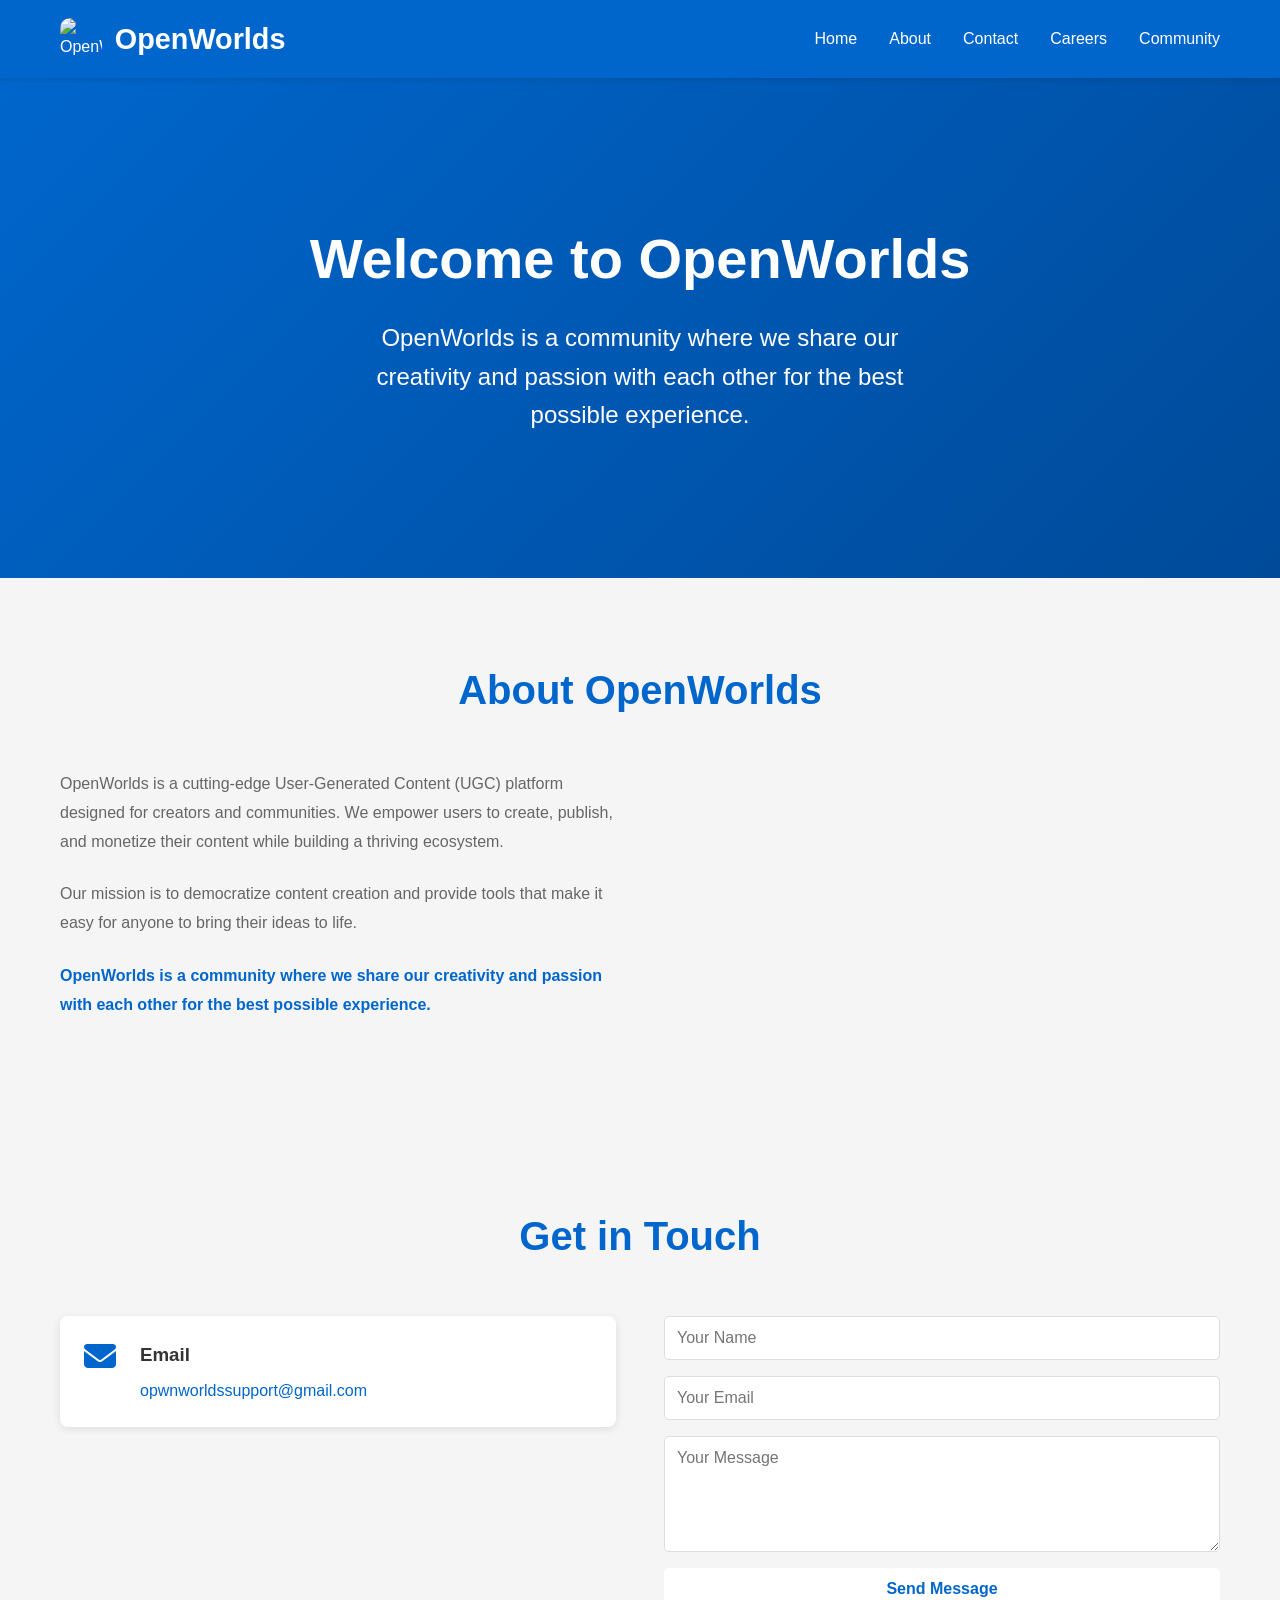
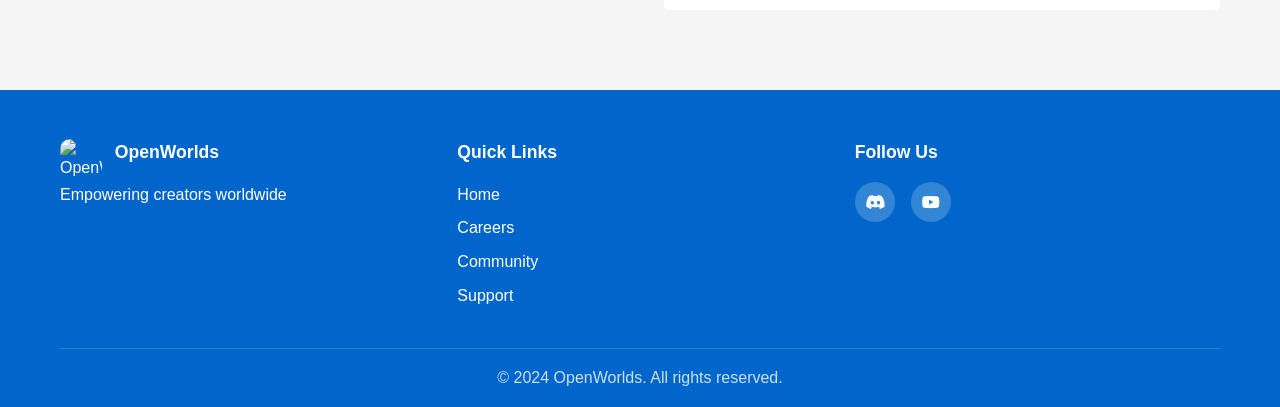
==== index.html @ ec55df05 "Copy entire website from original repo with updated CNAME to openworlds.dk" ====
<!DOCTYPE html>
<html lang="en">
<head>
    <meta charset="UTF-8">
    <meta name="viewport" content="width=device-width, initial-scale=1.0">
    <title>OpenWorlds - UGC Platform</title>
    <link rel="stylesheet" href="styles.css">
    <link rel="stylesheet" href="https://cdnjs.cloudflare.com/ajax/libs/font-awesome/6.4.0/css/all.min.css">
    <style>
        .brand-wrap { display: flex; align-items: center; gap: 0.8rem; }
        .ow-logo { width: 42px; height: 42px; border-radius: 10px; object-fit: cover; }
    </style>
</head>
<body>
    <!-- Navigation -->
    <nav class="navbar">
        <div class="container">
            <div class="brand-wrap">
                <img src="assets/openworlds-logo.png" alt="OpenWorlds logo" class="ow-logo">
                <div class="nav-brand">OpenWorlds</div>
            </div>
            <ul class="nav-links">
                <li><a href="#home">Home</a></li>
                <li><a href="#about">About</a></li>
                <li><a href="#contact">Contact</a></li>
                <li><a href="careers.html">Careers</a></li>
                <li><a href="community.html">Community</a></li>
            </ul>
        </div>
    </nav>

    <!-- Hero Section -->
    <section id="home" class="hero">
        <div class="hero-content">
            <h1>Welcome to OpenWorlds</h1>
            <p class="hero-description">OpenWorlds is a community where we share our creativity and passion with each other for the best possible experience.</p>
        </div>
    </section>

    <!-- About Section -->
    <section id="about" class="about">
        <div class="container">
            <h2>About OpenWorlds</h2>
            <div class="about-content">
                <div class="about-text">
                    <p>OpenWorlds is a cutting-edge User-Generated Content (UGC) platform designed for creators and communities. We empower users to create, publish, and monetize their content while building a thriving ecosystem.</p>
                    <p>Our mission is to democratize content creation and provide tools that make it easy for anyone to bring their ideas to life.</p>
                    <p style="margin-top: 1.5rem; font-weight: 600; color: var(--primary-blue);">OpenWorlds is a community where we share our creativity and passion with each other for the best possible experience.</p>
                </div>
            </div>
        </div>
    </section>

    <!-- Contact Section -->
    <section id="contact" class="contact">
        <div class="container">
            <h2>Get in Touch</h2>
            <div class="contact-content">
                <div class="contact-info">
                    <div class="contact-item">
                        <i class="fas fa-envelope"></i>
                        <div>
                            <h3>Email</h3>
                            <p><a href="mailto:opwnworldssupport@gmail.com">opwnworldssupport@gmail.com</a></p>
                        </div>
                    </div>
                </div>
                <form class="contact-form">
                    <input type="text" placeholder="Your Name" required>
                    <input type="email" placeholder="Your Email" required>
                    <textarea placeholder="Your Message" rows="5" required></textarea>
                    <button type="submit" class="btn btn-primary">Send Message</button>
                </form>
            </div>
        </div>
    </section>

    <!-- Footer -->
    <footer class="footer">
        <div class="container">
            <div class="footer-content">
                <div class="footer-section">
                    <div class="brand-wrap">
                        <img src="assets/openworlds-logo.png" alt="OpenWorlds logo" class="ow-logo">
                        <h4>OpenWorlds</h4>
                    </div>
                    <p>Empowering creators worldwide</p>
                </div>
                <div class="footer-section">
                    <h4>Quick Links</h4>
                    <ul>
                        <li><a href="#home">Home</a></li>
                        <li><a href="careers.html">Careers</a></li>
                        <li><a href="community.html">Community</a></li>
                        <li><a href="#contact">Support</a></li>
                    </ul>
                </div>
                <div class="footer-section">
                    <h4>Follow Us</h4>
                    <div class="social-links">
                        <a href="https://discord.gg/TRJ8ZmBKDS"><i class="fab fa-discord"></i></a>
                        <a href="https://www.youtube.com/@Official-OpenWorlds"><i class="fab fa-youtube"></i></a>
                    </div>
                </div>
            </div>
            <div class="footer-bottom">
                <p>&copy; 2024 OpenWorlds. All rights reserved.</p>
            </div>
        </div>
    </footer>

    <script src="script.js"></script>
</body>
</html>
---- styles.css ----
:root {
    --primary-blue: #0066cc;
    --dark-blue: #004a99;
    --light-blue: #e6f0ff;
    --white: #ffffff;
    --gray: #f5f5f5;
    --dark-gray: #333333;
    --text-gray: #666666;
}

* {
    margin: 0;
    padding: 0;
    box-sizing: border-box;
}

body {
    font-family: 'Segoe UI', Tahoma, Geneva, Verdana, sans-serif;
    line-height: 1.6;
    color: var(--dark-gray);
    background-color: var(--white);
}

.container {
    max-width: 1200px;
    margin: 0 auto;
    padding: 0 20px;
}

/* Navigation */
.navbar {
    background-color: var(--primary-blue);
    color: var(--white);
    padding: 1rem 0;
    position: sticky;
    top: 0;
    z-index: 100;
    box-shadow: 0 2px 5px rgba(0, 0, 0, 0.1);
}

.navbar .container {
    display: flex;
    justify-content: space-between;
    align-items: center;
}

.nav-brand {
    font-size: 1.8rem;
    font-weight: bold;
}

.nav-links {
    display: flex;
    list-style: none;
    gap: 2rem;
}

.nav-links a {
    color: var(--white);
    text-decoration: none;
    transition: opacity 0.3s ease;
}

.nav-links a:hover {
    opacity: 0.8;
}

/* Hero Section */
.hero {
    background: linear-gradient(135deg, var(--primary-blue) 0%, var(--dark-blue) 100%);
    color: var(--white);
    padding: 100px 20px;
    text-align: center;
    min-height: 500px;
    display: flex;
    align-items: center;
    justify-content: center;
}

.hero-content h1 {
    font-size: 3.5rem;
    margin-bottom: 1rem;
    font-weight: 700;
}

.hero-content > p:nth-of-type(1) {
    font-size: 1.5rem;
    margin-bottom: 0.5rem;
}

.hero-description {
    font-size: 1.1rem;
    margin-bottom: 2rem;
    max-width: 600px;
    margin-left: auto;
    margin-right: auto;
}

.hero-buttons {
    display: flex;
    gap: 1rem;
    justify-content: center;
    flex-wrap: wrap;
}

/* Buttons */
.btn {
    padding: 12px 30px;
    border: none;
    border-radius: 5px;
    font-size: 1rem;
    cursor: pointer;
    transition: all 0.3s ease;
    font-weight: 600;
}

.btn-primary {
    background-color: var(--white);
    color: var(--primary-blue);
}

.btn-primary:hover {
    transform: translateY(-2px);
    box-shadow: 0 5px 15px rgba(0, 0, 0, 0.2);
}

.btn-secondary {
    background-color: transparent;
    color: var(--white);
    border: 2px solid var(--white);
}

.btn-secondary:hover {
    background-color: var(--white);
    color: var(--primary-blue);
}

/* About Section */
.about {
    padding: 80px 20px;
    background-color: var(--gray);
}

.about h2 {
    text-align: center;
    font-size: 2.5rem;
    margin-bottom: 3rem;
    color: var(--primary-blue);
}

.about-content {
    display: grid;
    grid-template-columns: 1fr 1fr;
    gap: 3rem;
    align-items: start;
}

.about-text p {
    margin-bottom: 1.5rem;
    color: var(--text-gray);
    line-height: 1.8;
}

.features-grid {
    display: grid;
    grid-template-columns: 1fr 1fr;
    gap: 1.5rem;
}

.feature-card {
    background-color: var(--white);
    padding: 2rem;
    border-radius: 8px;
    box-shadow: 0 2px 8px rgba(0, 0, 0, 0.1);
    text-align: center;
    transition: transform 0.3s ease;
}

.feature-card:hover {
    transform: translateY(-5px);
}

.feature-card i {
    font-size: 2.5rem;
    color: var(--primary-blue);
    margin-bottom: 1rem;
}

.feature-card h3 {
    color: var(--dark-gray);
    margin-bottom: 0.5rem;
}

.feature-card p {
    color: var(--text-gray);
    font-size: 0.95rem;
}

/* Features Section */
.features {
    padding: 80px 20px;
}

.features h2 {
    text-align: center;
    font-size: 2.5rem;
    margin-bottom: 3rem;
    color: var(--primary-blue);
}

.features-list {
    display: grid;
    grid-template-columns: repeat(auto-fit, minmax(280px, 1fr));
    gap: 2rem;
}

.feature-item {
    background: var(--light-blue);
    padding: 2rem;
    border-radius: 8px;
    border-left: 4px solid var(--primary-blue);
}

.feature-item h3 {
    color: var(--primary-blue);
    margin-bottom: 1rem;
    display: flex;
    align-items: center;
    gap: 0.5rem;
}

.feature-item p {
    color: var(--text-gray);
}

/* Contact Section */
.contact {
    padding: 80px 20px;
    background-color: var(--gray);
}

.contact h2 {
    text-align: center;
    font-size: 2.5rem;
    margin-bottom: 3rem;
    color: var(--primary-blue);
}

.contact-content {
    display: grid;
    grid-template-columns: 1fr 1fr;
    gap: 3rem;
}

.contact-info {
    display: flex;
    flex-direction: column;
    gap: 2rem;
}

.contact-item {
    display: flex;
    gap: 1.5rem;
    background-color: var(--white);
    padding: 1.5rem;
    border-radius: 8px;
    box-shadow: 0 2px 8px rgba(0, 0, 0, 0.1);
}

.contact-item i {
    font-size: 2rem;
    color: var(--primary-blue);
}

.contact-item h3 {
    color: var(--dark-gray);
    margin-bottom: 0.5rem;
}

.contact-item a {
    color: var(--primary-blue);
    text-decoration: none;
}

.contact-form {
    display: flex;
    flex-direction: column;
    gap: 1rem;
}

.contact-form input,
.contact-form textarea {
    padding: 12px;
    border: 1px solid #ddd;
    border-radius: 5px;
    font-family: inherit;
    font-size: 1rem;
}

.contact-form input:focus,
.contact-form textarea:focus {
    outline: none;
    border-color: var(--primary-blue);
    box-shadow: 0 0 5px rgba(0, 102, 204, 0.3);
}

/* Footer */
.footer {
    background-color: var(--primary-blue);
    color: var(--white);
    padding: 3rem 20px 1rem;
}

.footer-content {
    display: grid;
    grid-template-columns: repeat(auto-fit, minmax(250px, 1fr));
    gap: 2rem;
    margin-bottom: 2rem;
}

.footer-section h4 {
    margin-bottom: 1rem;
    font-size: 1.1rem;
}

.footer-section ul {
    list-style: none;
}

.footer-section ul li {
    margin-bottom: 0.5rem;
}

.footer-section a {
    color: var(--white);
    text-decoration: none;
    transition: opacity 0.3s ease;
}

.footer-section a:hover {
    opacity: 0.8;
}

.social-links {
    display: flex;
    gap: 1rem;
}

.social-links a {
    display: inline-flex;
    align-items: center;
    justify-content: center;
    width: 40px;
    height: 40px;
    background-color: rgba(255, 255, 255, 0.2);
    border-radius: 50%;
    transition: background-color 0.3s ease;
}

.social-links a:hover {
    background-color: rgba(255, 255, 255, 0.4);
}

.footer-bottom {
    text-align: center;
    padding-top: 1rem;
    border-top: 1px solid rgba(255, 255, 255, 0.2);
    opacity: 0.8;
}

/* Responsive Design */
@media (max-width: 768px) {
    .nav-links {
        gap: 1rem;
        font-size: 0.9rem;
    }

    .hero-content h1 {
        font-size: 2rem;
    }

    .about-content,
    .contact-content {
        grid-template-columns: 1fr;
    }

    .hero-buttons {
        flex-direction: column;
    }

    .btn {
        width: 100%;
    }
}
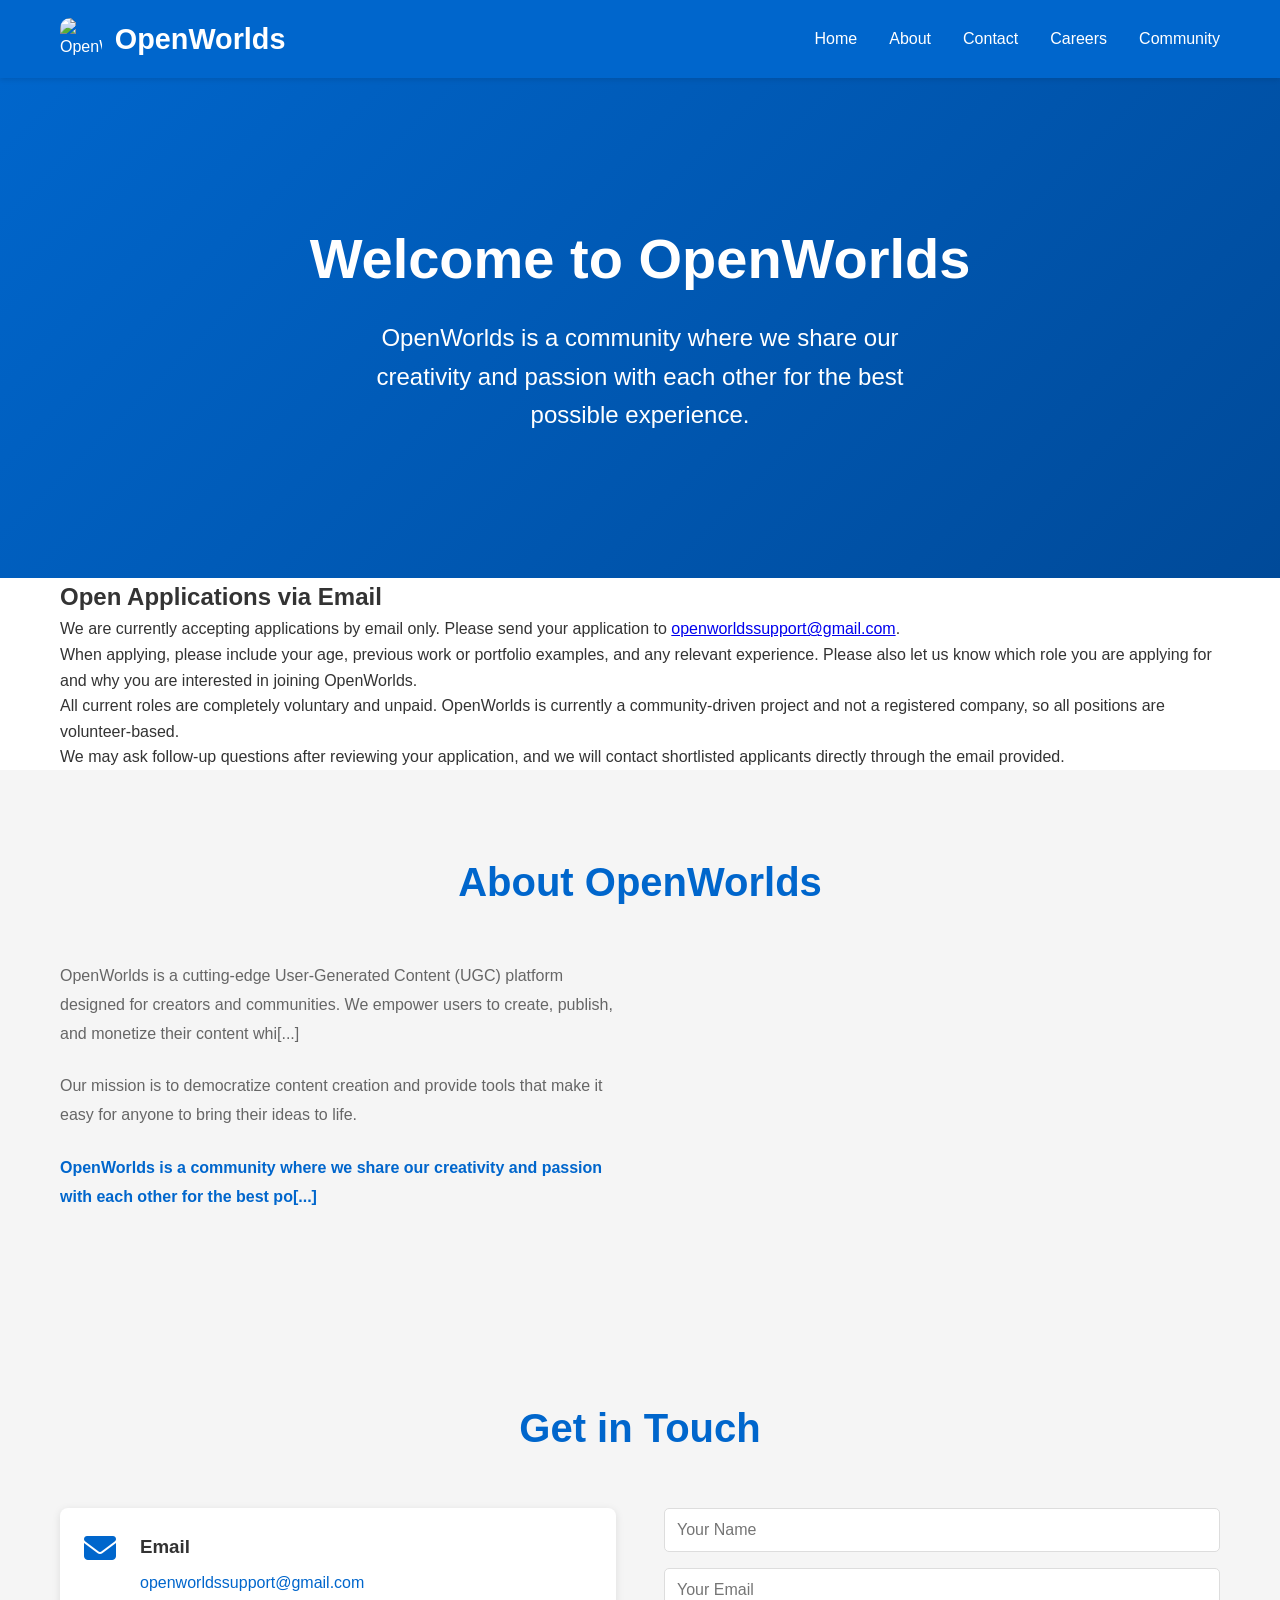
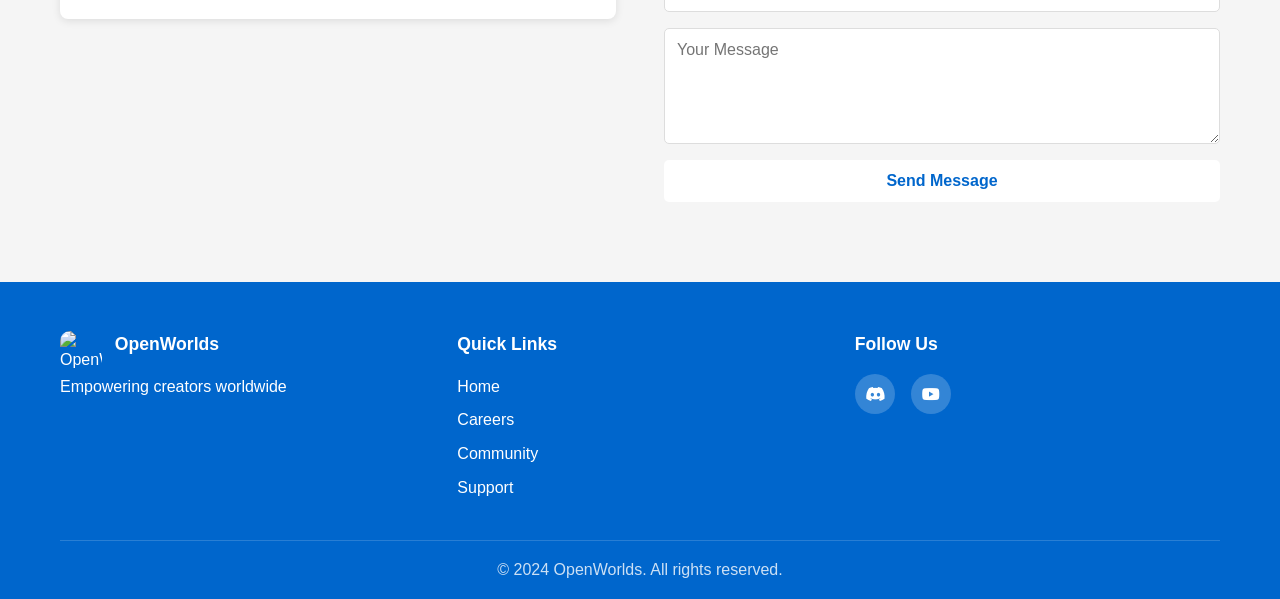
==== commit b2c2e573: "Add site-wide applications email announcement and fix email addresses to openworldssupport@gmail.com" ====
--- a/index.html
+++ b/index.html
@@ -37,15 +37,25 @@
         </div>
     </section>
 
+    <section class="container">
+        <div class="announcement-box">
+            <h2>Open Applications via Email</h2>
+            <p>We are currently accepting applications by email only. Please send your application to <a href="mailto:openworldssupport@gmail.com">openworldssupport@gmail.com</a>.</p>
+            <p>When applying, please include your age, previous work or portfolio examples, and any relevant experience. Please also let us know which role you are applying for and why you are interested in joining OpenWorlds.</p>
+            <p>All current roles are completely voluntary and unpaid. OpenWorlds is currently a community-driven project and not a registered company, so all positions are volunteer-based.</p>
+            <p>We may ask follow-up questions after reviewing your application, and we will contact shortlisted applicants directly through the email provided.</p>
+        </div>
+    </section>
+
     <!-- About Section -->
     <section id="about" class="about">
         <div class="container">
             <h2>About OpenWorlds</h2>
             <div class="about-content">
                 <div class="about-text">
-                    <p>OpenWorlds is a cutting-edge User-Generated Content (UGC) platform designed for creators and communities. We empower users to create, publish, and monetize their content while building a thriving ecosystem.</p>
+                    <p>OpenWorlds is a cutting-edge User-Generated Content (UGC) platform designed for creators and communities. We empower users to create, publish, and monetize their content whi[...]
                     <p>Our mission is to democratize content creation and provide tools that make it easy for anyone to bring their ideas to life.</p>
-                    <p style="margin-top: 1.5rem; font-weight: 600; color: var(--primary-blue);">OpenWorlds is a community where we share our creativity and passion with each other for the best possible experience.</p>
+                    <p style="margin-top: 1.5rem; font-weight: 600; color: var(--primary-blue);">OpenWorlds is a community where we share our creativity and passion with each other for the best po[...]
                 </div>
             </div>
         </div>
@@ -61,7 +71,7 @@
                         <i class="fas fa-envelope"></i>
                         <div>
                             <h3>Email</h3>
-                            <p><a href="mailto:opwnworldssupport@gmail.com">opwnworldssupport@gmail.com</a></p>
+                            <p><a href="mailto:openworldssupport@gmail.com">openworldssupport@gmail.com</a></p>
                         </div>
                     </div>
                 </div>
@@ -111,4 +121,4 @@
 
     <script src="script.js"></script>
 </body>
-</html>+</html>
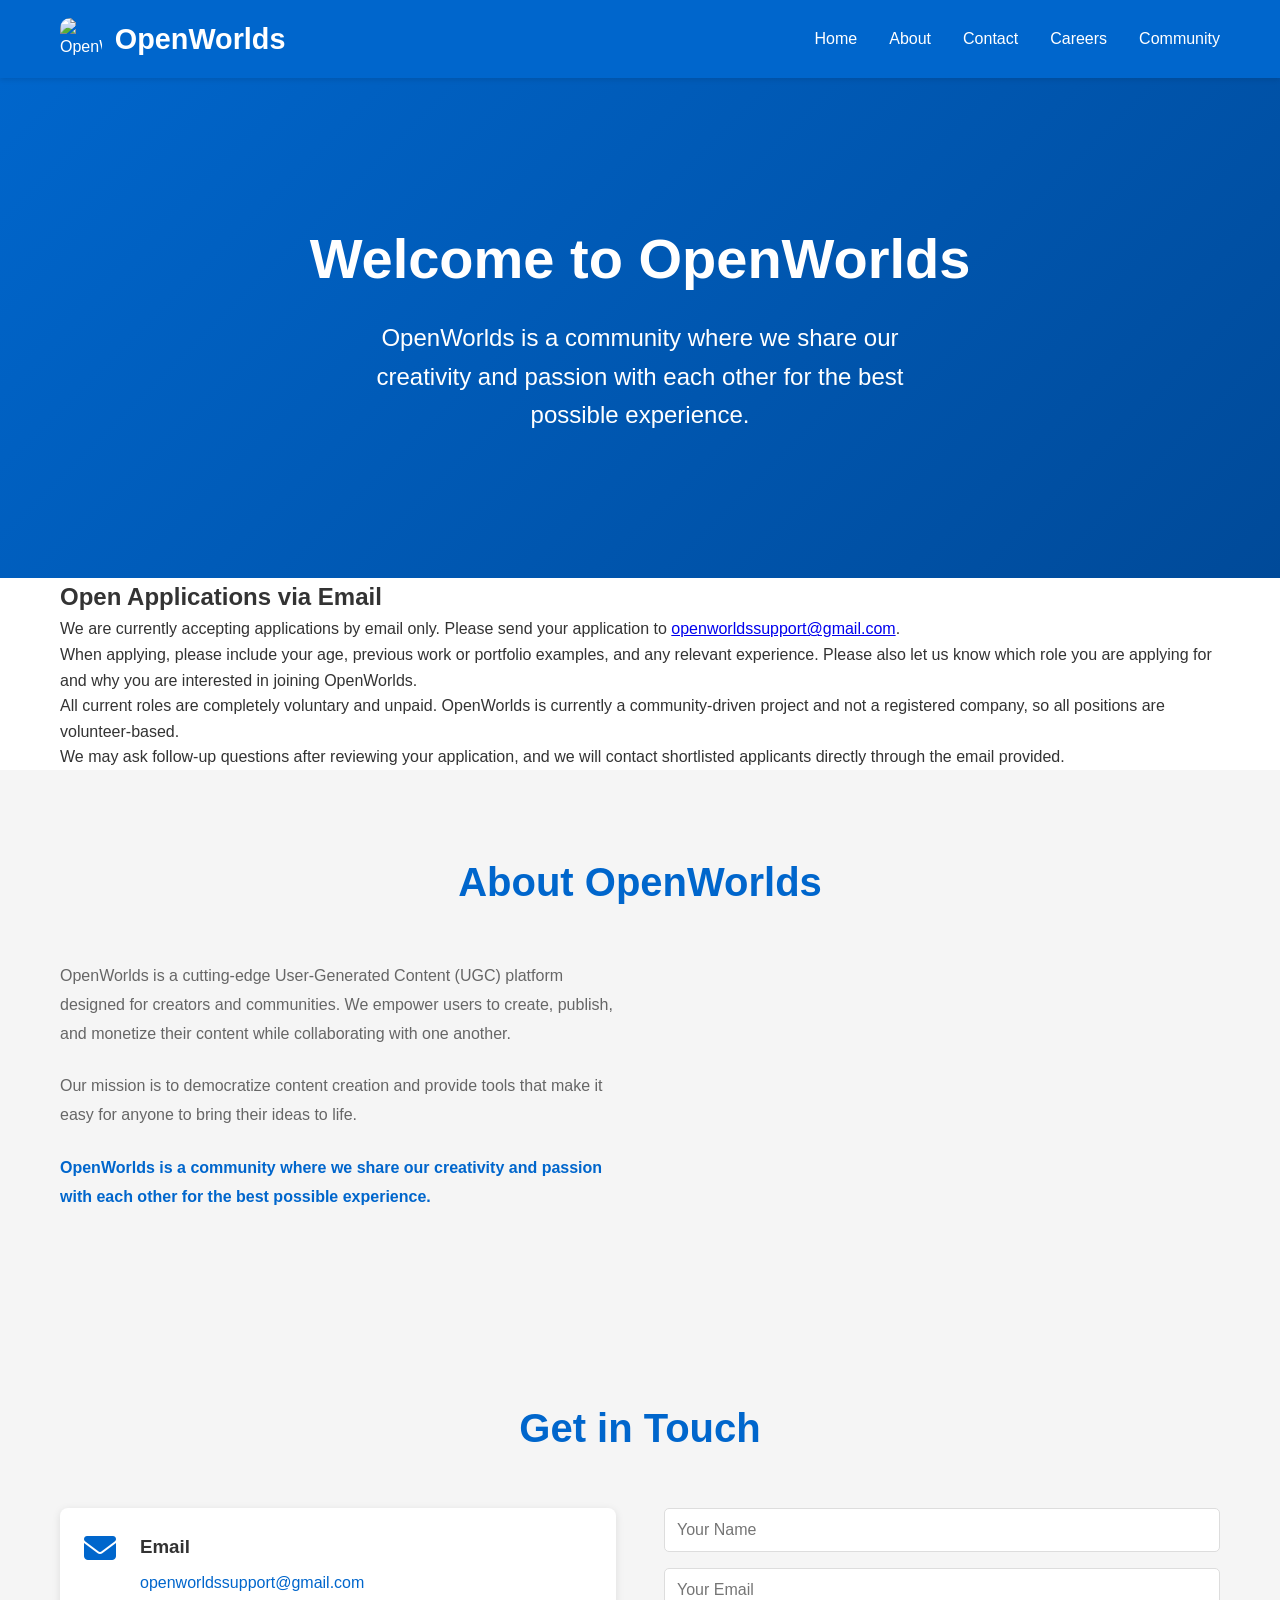
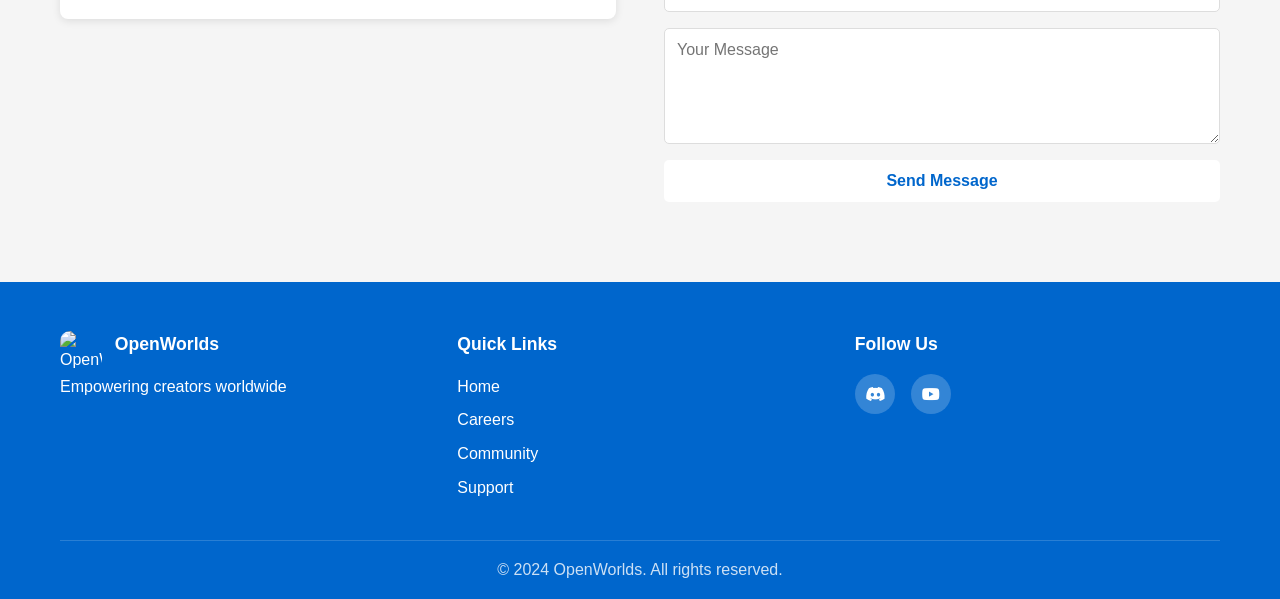
==== commit 0f7264a4: "Add the site-wide announcement block with the correct OpenWorlds email and consistent website stylin" ====
--- a/index.html
+++ b/index.html
@@ -53,9 +53,9 @@
             <h2>About OpenWorlds</h2>
             <div class="about-content">
                 <div class="about-text">
-                    <p>OpenWorlds is a cutting-edge User-Generated Content (UGC) platform designed for creators and communities. We empower users to create, publish, and monetize their content whi[...]
+                    <p>OpenWorlds is a cutting-edge User-Generated Content (UGC) platform designed for creators and communities. We empower users to create, publish, and monetize their content while collaborating with one another.</p>
                     <p>Our mission is to democratize content creation and provide tools that make it easy for anyone to bring their ideas to life.</p>
-                    <p style="margin-top: 1.5rem; font-weight: 600; color: var(--primary-blue);">OpenWorlds is a community where we share our creativity and passion with each other for the best po[...]
+                    <p style="margin-top: 1.5rem; font-weight: 600; color: var(--primary-blue);">OpenWorlds is a community where we share our creativity and passion with each other for the best possible experience.</p>
                 </div>
             </div>
         </div>
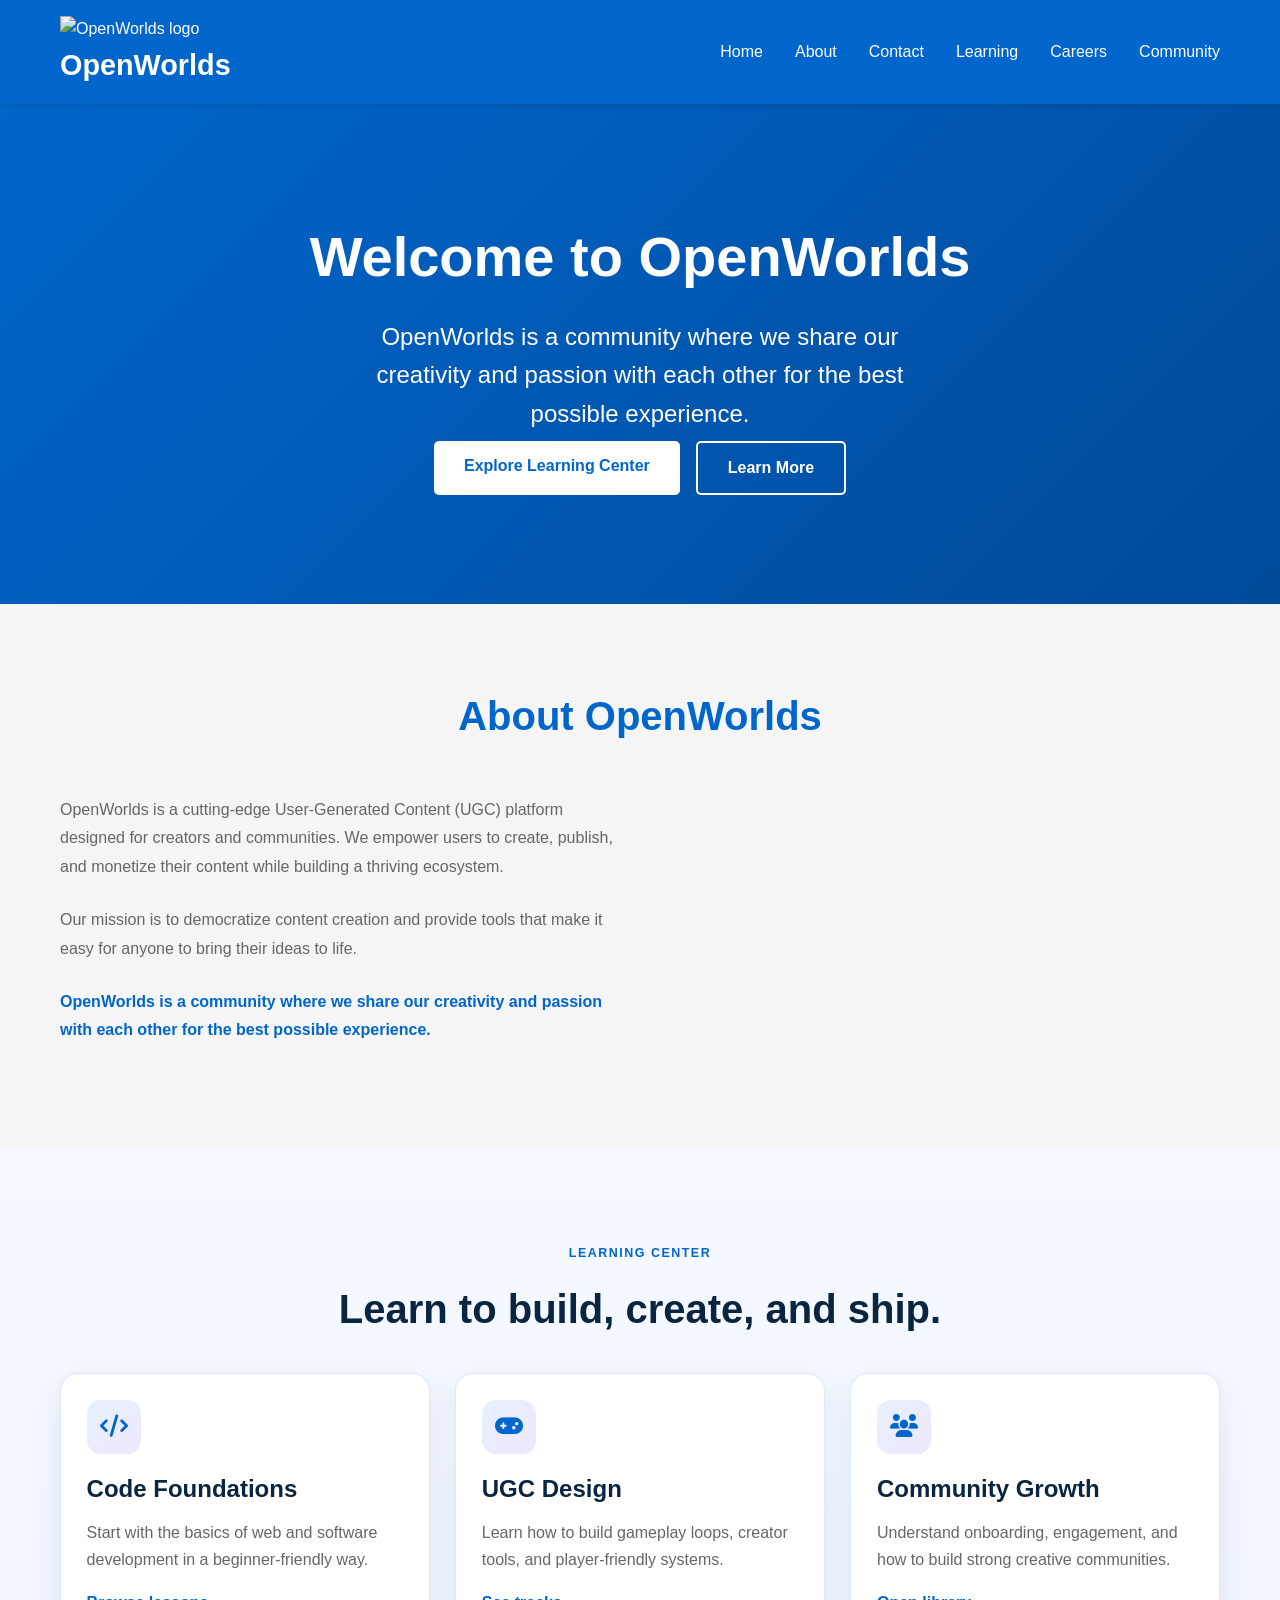
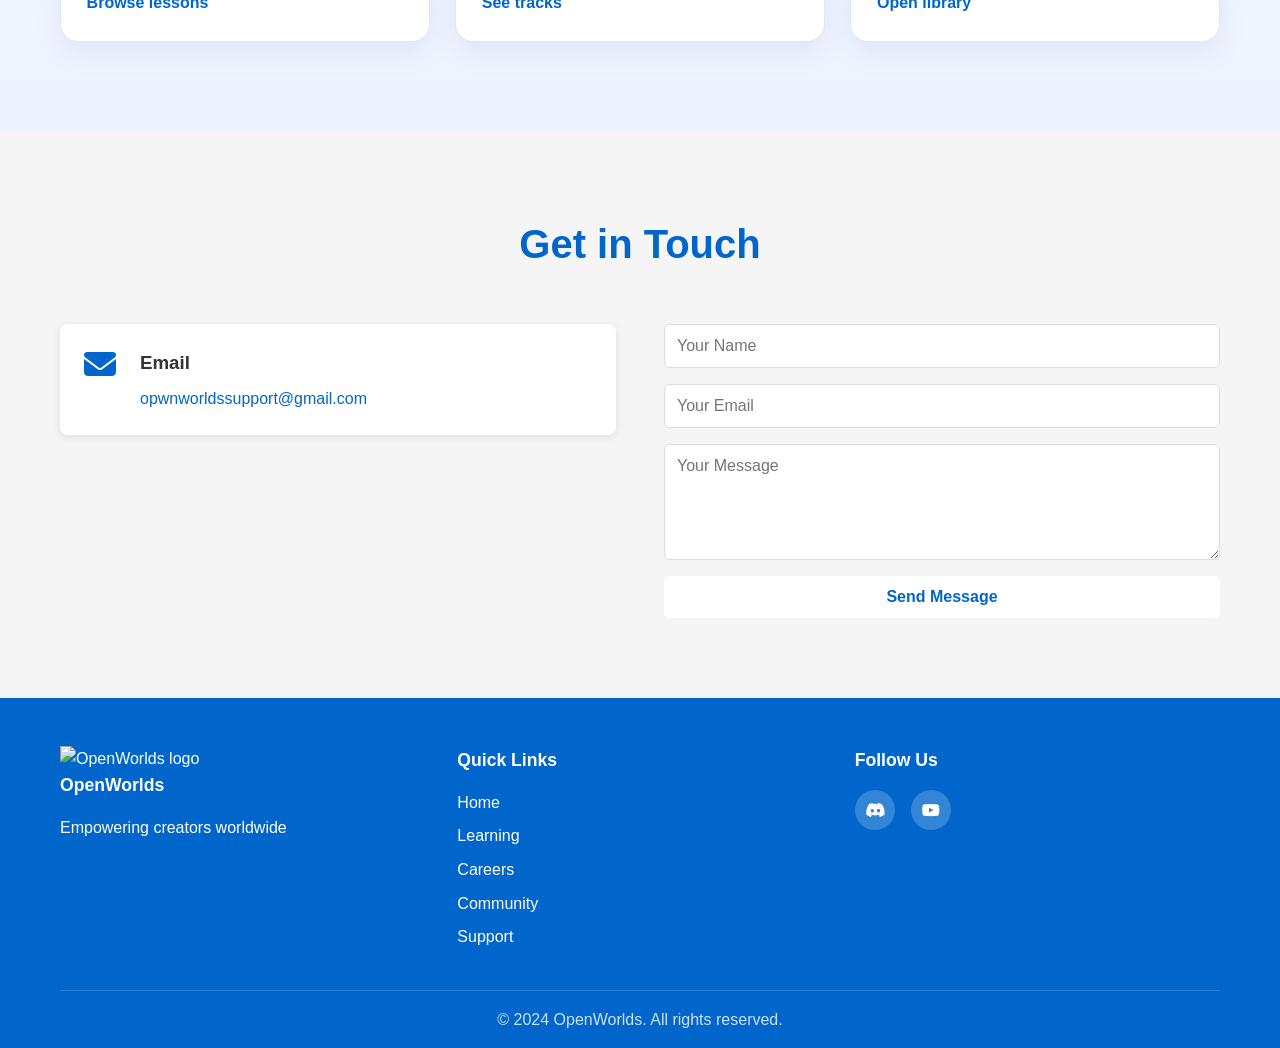
==== commit 66b1f300: "Add a public Learning Center page and homepage learning preview, with interactive filtering and navi" ====
--- a/index.html
+++ b/index.html
@@ -6,13 +6,8 @@
     <title>OpenWorlds - UGC Platform</title>
     <link rel="stylesheet" href="styles.css">
     <link rel="stylesheet" href="https://cdnjs.cloudflare.com/ajax/libs/font-awesome/6.4.0/css/all.min.css">
-    <style>
-        .brand-wrap { display: flex; align-items: center; gap: 0.8rem; }
-        .ow-logo { width: 42px; height: 42px; border-radius: 10px; object-fit: cover; }
-    </style>
 </head>
 <body>
-    <!-- Navigation -->
     <nav class="navbar">
         <div class="container">
             <div class="brand-wrap">
@@ -23,37 +18,30 @@
                 <li><a href="#home">Home</a></li>
                 <li><a href="#about">About</a></li>
                 <li><a href="#contact">Contact</a></li>
+                <li><a href="learning.html">Learning</a></li>
                 <li><a href="careers.html">Careers</a></li>
                 <li><a href="community.html">Community</a></li>
             </ul>
         </div>
     </nav>
 
-    <!-- Hero Section -->
     <section id="home" class="hero">
         <div class="hero-content">
             <h1>Welcome to OpenWorlds</h1>
             <p class="hero-description">OpenWorlds is a community where we share our creativity and passion with each other for the best possible experience.</p>
+            <div class="hero-buttons">
+                <a href="learning.html" class="btn btn-primary">Explore Learning Center</a>
+                <a href="#about" class="btn btn-secondary">Learn More</a>
+            </div>
         </div>
     </section>
 
-    <section class="container">
-        <div class="announcement-box">
-            <h2>Open Applications via Email</h2>
-            <p>We are currently accepting applications by email only. Please send your application to <a href="mailto:openworldssupport@gmail.com">openworldssupport@gmail.com</a>.</p>
-            <p>When applying, please include your age, previous work or portfolio examples, and any relevant experience. Please also let us know which role you are applying for and why you are interested in joining OpenWorlds.</p>
-            <p>All current roles are completely voluntary and unpaid. OpenWorlds is currently a community-driven project and not a registered company, so all positions are volunteer-based.</p>
-            <p>We may ask follow-up questions after reviewing your application, and we will contact shortlisted applicants directly through the email provided.</p>
-        </div>
-    </section>
-
-    <!-- About Section -->
     <section id="about" class="about">
         <div class="container">
             <h2>About OpenWorlds</h2>
             <div class="about-content">
                 <div class="about-text">
-                    <p>OpenWorlds is a cutting-edge User-Generated Content (UGC) platform designed for creators and communities. We empower users to create, publish, and monetize their content while collaborating with one another.</p>
+                    <p>OpenWorlds is a cutting-edge User-Generated Content (UGC) platform designed for creators and communities. We empower users to create, publish, and monetize their content while building a thriving ecosystem.</p>
                     <p>Our mission is to democratize content creation and provide tools that make it easy for anyone to bring their ideas to life.</p>
                     <p style="margin-top: 1.5rem; font-weight: 600; color: var(--primary-blue);">OpenWorlds is a community where we share our creativity and passion with each other for the best possible experience.</p>
                 </div>
@@ -61,7 +49,35 @@
         </div>
     </section>
 
-    <!-- Contact Section -->
+    <section class="learning-preview">
+        <div class="container">
+            <div class="section-heading">
+                <p class="eyebrow">Learning Center</p>
+                <h2>Learn to build, create, and ship.</h2>
+            </div>
+            <div class="learning-cards">
+                <article class="mini-learning-card">
+                    <div class="mini-icon"><i class="fas fa-code"></i></div>
+                    <h3>Code Foundations</h3>
+                    <p>Start with the basics of web and software development in a beginner-friendly way.</p>
+                    <a href="learning.html">Browse lessons</a>
+                </article>
+                <article class="mini-learning-card">
+                    <div class="mini-icon"><i class="fas fa-gamepad"></i></div>
+                    <h3>UGC Design</h3>
+                    <p>Learn how to build gameplay loops, creator tools, and player-friendly systems.</p>
+                    <a href="learning.html">See tracks</a>
+                </article>
+                <article class="mini-learning-card">
+                    <div class="mini-icon"><i class="fas fa-users"></i></div>
+                    <h3>Community Growth</h3>
+                    <p>Understand onboarding, engagement, and how to build strong creative communities.</p>
+                    <a href="learning.html">Open library</a>
+                </article>
+            </div>
+        </div>
+    </section>
+
     <section id="contact" class="contact">
         <div class="container">
             <h2>Get in Touch</h2>
@@ -71,7 +87,7 @@
                         <i class="fas fa-envelope"></i>
                         <div>
                             <h3>Email</h3>
-                            <p><a href="mailto:openworldssupport@gmail.com">openworldssupport@gmail.com</a></p>
+                            <p><a href="mailto:opwnworldssupport@gmail.com">opwnworldssupport@gmail.com</a></p>
                         </div>
                     </div>
                 </div>
@@ -85,7 +101,6 @@
         </div>
     </section>
 
-    <!-- Footer -->
     <footer class="footer">
         <div class="container">
             <div class="footer-content">
@@ -100,6 +115,7 @@
                     <h4>Quick Links</h4>
                     <ul>
                         <li><a href="#home">Home</a></li>
+                        <li><a href="learning.html">Learning</a></li>
                         <li><a href="careers.html">Careers</a></li>
                         <li><a href="community.html">Community</a></li>
                         <li><a href="#contact">Support</a></li>
@@ -122,3 +138,48 @@
     <script src="script.js"></script>
 </body>
 </html>
+
+
+
+
+
+
+
+
+
+
+
+
+
+
+
+
+
+
+
+
+
+
+
+
+
+
+
+
+
+
+
+
+
+
+
+
+
+
+
+
+
+
+
+
+
--- a/styles.css
+++ b/styles.css
@@ -6,6 +6,10 @@
     --gray: #f5f5f5;
     --dark-gray: #333333;
     --text-gray: #666666;
+    --learning-blue: #0a2540;
+    --learning-surface: #f4f8ff;
+    --learning-accent: #7c3aed;
+    --learning-gold: #fbbf24;
 }
 
 * {
@@ -27,7 +31,6 @@
     padding: 0 20px;
 }
 
-/* Navigation */
 .navbar {
     background-color: var(--primary-blue);
     color: var(--white);
@@ -53,6 +56,7 @@
     display: flex;
     list-style: none;
     gap: 2rem;
+    flex-wrap: wrap;
 }
 
 .nav-links a {
@@ -65,7 +69,6 @@
     opacity: 0.8;
 }
 
-/* Hero Section */
 .hero {
     background: linear-gradient(135deg, var(--primary-blue) 0%, var(--dark-blue) 100%);
     color: var(--white);
@@ -75,6 +78,10 @@
     display: flex;
     align-items: center;
     justify-content: center;
+}
+
+.hero-content {
+    max-width: 900px;
 }
 
 .hero-content h1 {
@@ -103,7 +110,6 @@
     flex-wrap: wrap;
 }
 
-/* Buttons */
 .btn {
     padding: 12px 30px;
     border: none;
@@ -112,6 +118,8 @@
     cursor: pointer;
     transition: all 0.3s ease;
     font-weight: 600;
+    text-decoration: none;
+    display: inline-block;
 }
 
 .btn-primary {
@@ -135,7 +143,6 @@
     color: var(--primary-blue);
 }
 
-/* About Section */
 .about {
     padding: 80px 20px;
     background-color: var(--gray);
@@ -161,79 +168,78 @@
     line-height: 1.8;
 }
 
-.features-grid {
+.learning-preview {
+    padding: 90px 20px;
+    background: linear-gradient(180deg, #f6f9ff 0%, #eef4ff 100%);
+}
+
+.section-heading {
+    text-align: center;
+    margin-bottom: 2rem;
+}
+
+.eyebrow {
+    display: inline-block;
+    text-transform: uppercase;
+    letter-spacing: 0.12em;
+    color: var(--primary-blue);
+    font-size: 0.78rem;
+    font-weight: 700;
+    margin-bottom: 0.8rem;
+}
+
+.section-heading h2 {
+    font-size: 2.5rem;
+    color: var(--learning-blue);
+    margin: 0;
+}
+
+.learning-cards {
     display: grid;
-    grid-template-columns: 1fr 1fr;
-    gap: 1.5rem;
-}
-
-.feature-card {
-    background-color: var(--white);
-    padding: 2rem;
-    border-radius: 8px;
-    box-shadow: 0 2px 8px rgba(0, 0, 0, 0.1);
-    text-align: center;
-    transition: transform 0.3s ease;
-}
-
-.feature-card:hover {
-    transform: translateY(-5px);
-}
-
-.feature-card i {
-    font-size: 2.5rem;
-    color: var(--primary-blue);
-    margin-bottom: 1rem;
-}
-
-.feature-card h3 {
-    color: var(--dark-gray);
-    margin-bottom: 0.5rem;
-}
-
-.feature-card p {
+    grid-template-columns: repeat(3, minmax(0, 1fr));
+    gap: 1.6rem;
+    margin-top: 2rem;
+}
+
+.mini-learning-card {
+    background: var(--white);
+    border: 1px solid rgba(0, 102, 204, 0.14);
+    border-radius: 18px;
+    padding: 1.6rem;
+    box-shadow: 0 10px 30px rgba(15, 51, 96, 0.08);
+}
+
+.mini-icon {
+    width: 54px;
+    height: 54px;
+    display: inline-flex;
+    align-items: center;
+    justify-content: center;
+    border-radius: 14px;
+    background: linear-gradient(135deg, var(--light-blue), rgba(124, 58, 237, 0.12));
+    color: var(--primary-blue);
+    font-size: 1.4rem;
+    margin-bottom: 1rem;
+}
+
+.mini-learning-card h3 {
+    color: var(--learning-blue);
+    margin-bottom: 0.7rem;
+    font-size: 1.5rem;
+}
+
+.mini-learning-card p {
     color: var(--text-gray);
-    font-size: 0.95rem;
-}
-
-/* Features Section */
-.features {
-    padding: 80px 20px;
-}
-
-.features h2 {
-    text-align: center;
-    font-size: 2.5rem;
-    margin-bottom: 3rem;
-    color: var(--primary-blue);
-}
-
-.features-list {
-    display: grid;
-    grid-template-columns: repeat(auto-fit, minmax(280px, 1fr));
-    gap: 2rem;
-}
-
-.feature-item {
-    background: var(--light-blue);
-    padding: 2rem;
-    border-radius: 8px;
-    border-left: 4px solid var(--primary-blue);
-}
-
-.feature-item h3 {
-    color: var(--primary-blue);
-    margin-bottom: 1rem;
-    display: flex;
-    align-items: center;
-    gap: 0.5rem;
-}
-
-.feature-item p {
-    color: var(--text-gray);
-}
-
-/* Contact Section */
+    line-height: 1.7;
+    margin-bottom: 1rem;
+}
+
+.mini-learning-card a {
+    color: var(--primary-blue);
+    text-decoration: none;
+    font-weight: 700;
+}
+
 .contact {
     padding: 80px 20px;
     background-color: var(--gray);
@@ -304,7 +310,6 @@
     box-shadow: 0 0 5px rgba(0, 102, 204, 0.3);
 }
 
-/* Footer */
 .footer {
     background-color: var(--primary-blue);
     color: var(--white);
@@ -368,7 +373,160 @@
     opacity: 0.8;
 }
 
-/* Responsive Design */
+.learning-page .topbar {
+    background: linear-gradient(135deg, #0a2540 0%, #0e3a70 100%);
+    color: var(--white);
+    padding: 72px 20px 64px;
+}
+
+.learning-page .learning-hero {
+    display: flex;
+    align-items: center;
+    justify-content: space-between;
+    gap: 2rem;
+}
+
+.learning-page .learning-hero h1 {
+    font-size: clamp(2.5rem, 5vw, 4rem);
+    margin-bottom: 1rem;
+}
+
+.learning-page .learning-hero p {
+    max-width: 700px;
+    color: rgba(255,255,255,0.8);
+    line-height: 1.8;
+}
+
+.learning-page .hero-badge {
+    display: inline-flex;
+    align-items: center;
+    gap: 0.5rem;
+    border-radius: 999px;
+    background: rgba(255,255,255,0.08);
+    border: 1px solid rgba(255,255,255,0.2);
+    padding: 0.55rem 0.9rem;
+    margin-bottom: 1rem;
+    font-size: 0.75rem;
+    letter-spacing: 0.12em;
+    text-transform: uppercase;
+}
+
+.learning-page .hero-callout {
+    background: rgba(255,255,255,0.06);
+    border: 1px solid rgba(255,255,255,0.12);
+    border-radius: 18px;
+    padding: 1.5rem;
+    min-width: 280px;
+}
+
+.learning-page .hero-callout h3 {
+    font-size: 1.25rem;
+    margin-bottom: 0.6rem;
+}
+
+.learning-page .hero-callout ul {
+    list-style: none;
+    color: rgba(255,255,255,0.85);
+    line-height: 1.9;
+}
+
+.learning-page .learning-content {
+    padding: 80px 20px;
+    background: linear-gradient(180deg, #f6f9ff 0%, #edf4ff 100%);
+}
+
+.learning-page .filter-bar {
+    display: flex;
+    gap: 0.8rem;
+    flex-wrap: wrap;
+    margin-bottom: 2rem;
+}
+
+.filter-btn {
+    background: var(--white);
+    color: var(--dark-gray);
+    border: 1px solid rgba(0, 102, 204, 0.15);
+    border-radius: 999px;
+    padding: 0.7rem 1.1rem;
+    font-weight: 700;
+    cursor: pointer;
+    transition: all 0.2s ease;
+}
+
+.filter-btn.active,
+.filter-btn:hover {
+    background: var(--primary-blue);
+    border-color: var(--primary-blue);
+    color: var(--white);
+}
+
+.lesson-grid {
+    display: grid;
+    grid-template-columns: repeat(3, minmax(0, 1fr));
+    gap: 1.5rem;
+}
+
+.lesson-card {
+    background: var(--white);
+    border-radius: 18px;
+    border: 1px solid rgba(0, 102, 204, 0.12);
+    padding: 1.5rem;
+    box-shadow: 0 10px 25px rgba(12, 40, 79, 0.06);
+    transition: transform 0.2s ease, box-shadow 0.2s ease;
+}
+
+.lesson-card:hover {
+    transform: translateY(-4px);
+    box-shadow: 0 14px 35px rgba(12, 40, 79, 0.1);
+}
+
+.lesson-card.hidden {
+    display: none;
+}
+
+.lesson-card .tag {
+    display: inline-block;
+    font-size: 0.72rem;
+    letter-spacing: 0.08em;
+    text-transform: uppercase;
+    color: var(--primary-blue);
+    background: var(--light-blue);
+    border-radius: 999px;
+    padding: 0.42rem 0.7rem;
+    margin-bottom: 1rem;
+    font-weight: 700;
+}
+
+.lesson-card h3 {
+    color: var(--learning-blue);
+    font-size: 1.6rem;
+    margin-bottom: 0.7rem;
+}
+
+.lesson-card p {
+    color: var(--text-gray);
+    line-height: 1.7;
+    margin-bottom: 1rem;
+}
+
+.lesson-meta {
+    display: flex;
+    justify-content: space-between;
+    color: var(--text-gray);
+    font-size: 0.88rem;
+    margin-top: 1rem;
+    padding-top: 0.9rem;
+    border-top: 1px solid rgba(0, 102, 204, 0.09);
+}
+
+.lesson-link {
+    display: inline-block;
+    margin-top: 1rem;
+    color: var(--primary-blue);
+    text-decoration: none;
+    font-weight: 700;
+}
+
 @media (max-width: 768px) {
     .nav-links {
         gap: 1rem;
@@ -380,8 +538,11 @@
     }
 
     .about-content,
-    .contact-content {
+    .contact-content,
+    .lesson-grid,
+    .learning-page .learning-hero {
         grid-template-columns: 1fr;
+        display: grid;
     }
 
     .hero-buttons {
@@ -391,4 +552,14 @@
     .btn {
         width: 100%;
     }
-}+
+    .learning-cards {
+        grid-template-columns: 1fr;
+    }
+}
+
+@media (max-width: 600px) {
+    .learning-page .hero-callout {
+        min-width: 0;
+    }
+}
